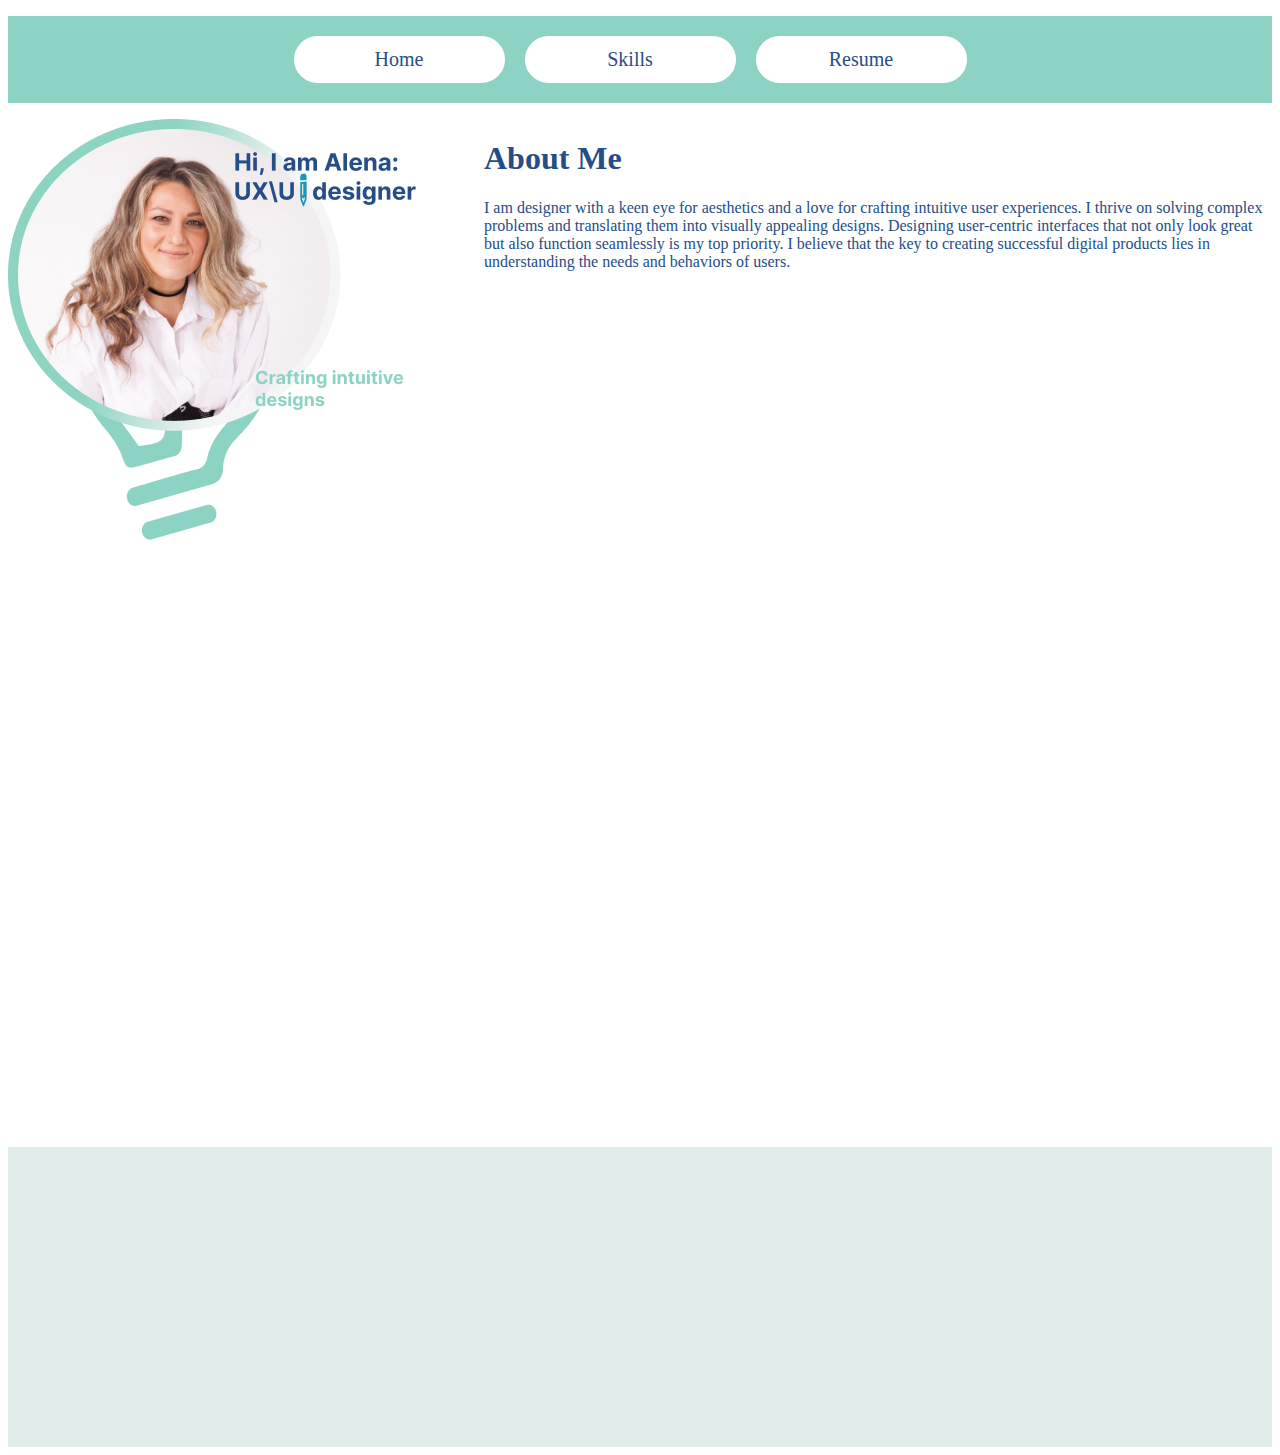
==== index.html @ ee1fe78b "updated" ====
<!DOCTYPE html>
<html lang="en">
<head>
<meta charset="UTF-8">
<meta name="viewport" content="width=device-width, initial-scale=1.0">
<title>AlenaPPortfolio</title>
<link rel="stylesheet" type="text/css" href="style.css">
</head>

<body>
    <header>
    
        <nav class="topNav">
            <ul class="ulTopnav">
                <li class="ilTopNav"><a href="#">Home</a></li>
                <li class="ilTopNav"><a href="#">Skills</a></li>
                <li class="ilTopNav"><a href="#">Resume</a></li>
            </ul>
        </nav>
    </header>
    <section class="bio">
        <div> 
        <img src='https://alleypavlova.github.io/AlenaPavlovaPortfolio/media/Biophoto.png'>
        </div>
        <div>
    <h1>About Me </h1>

    <p>I am designer with a keen eye for aesthetics and a love for crafting intuitive user experiences. 

        I thrive on solving complex problems and translating them into visually appealing designs.
        
        Designing user-centric interfaces that not only look great but also function seamlessly is my top priority. 
        
        I believe that the key to creating successful digital products lies in understanding the needs and behaviors of users.</p>
    </div>
    </section>
<div class="main">


</div>
<footer>


</footer>


</body>
</html>
---- style.css ----
a {
    text-decoration: none;
}
header {
background-color:#8DD3C3;
height: auto;
}

h1{
    color: #254D88;

}

p{
    color: #254D88;
}


.main {
background-color: white;
height: 600px;
}

footer {
background-color: #E1EDEA;
height: 300px;
}
.textHeader {
    font: size 60px;
    font-family: 'Times New Roman', Times, serif

}
.ulTopnav {
    padding: 20px 50px;
    display: flex;
    justify-content: center;
}

.ilTopNav {
    display: inline-block;
    padding: 10px;
    width: 187px;
    text-align: center;
    margin-right: 20px;
    border: solid rgb(255, 255, 255) 2px;
    border-radius: 40px;
    background-color: white;
    color: #254D88;

}

.ilTopNav a{
    text-decoration: none;
    color: #254D88;
    font-size: 20px;
    font-family: 'Times New Roman', Times, serif;

}
.bio {
    display: flex;
}
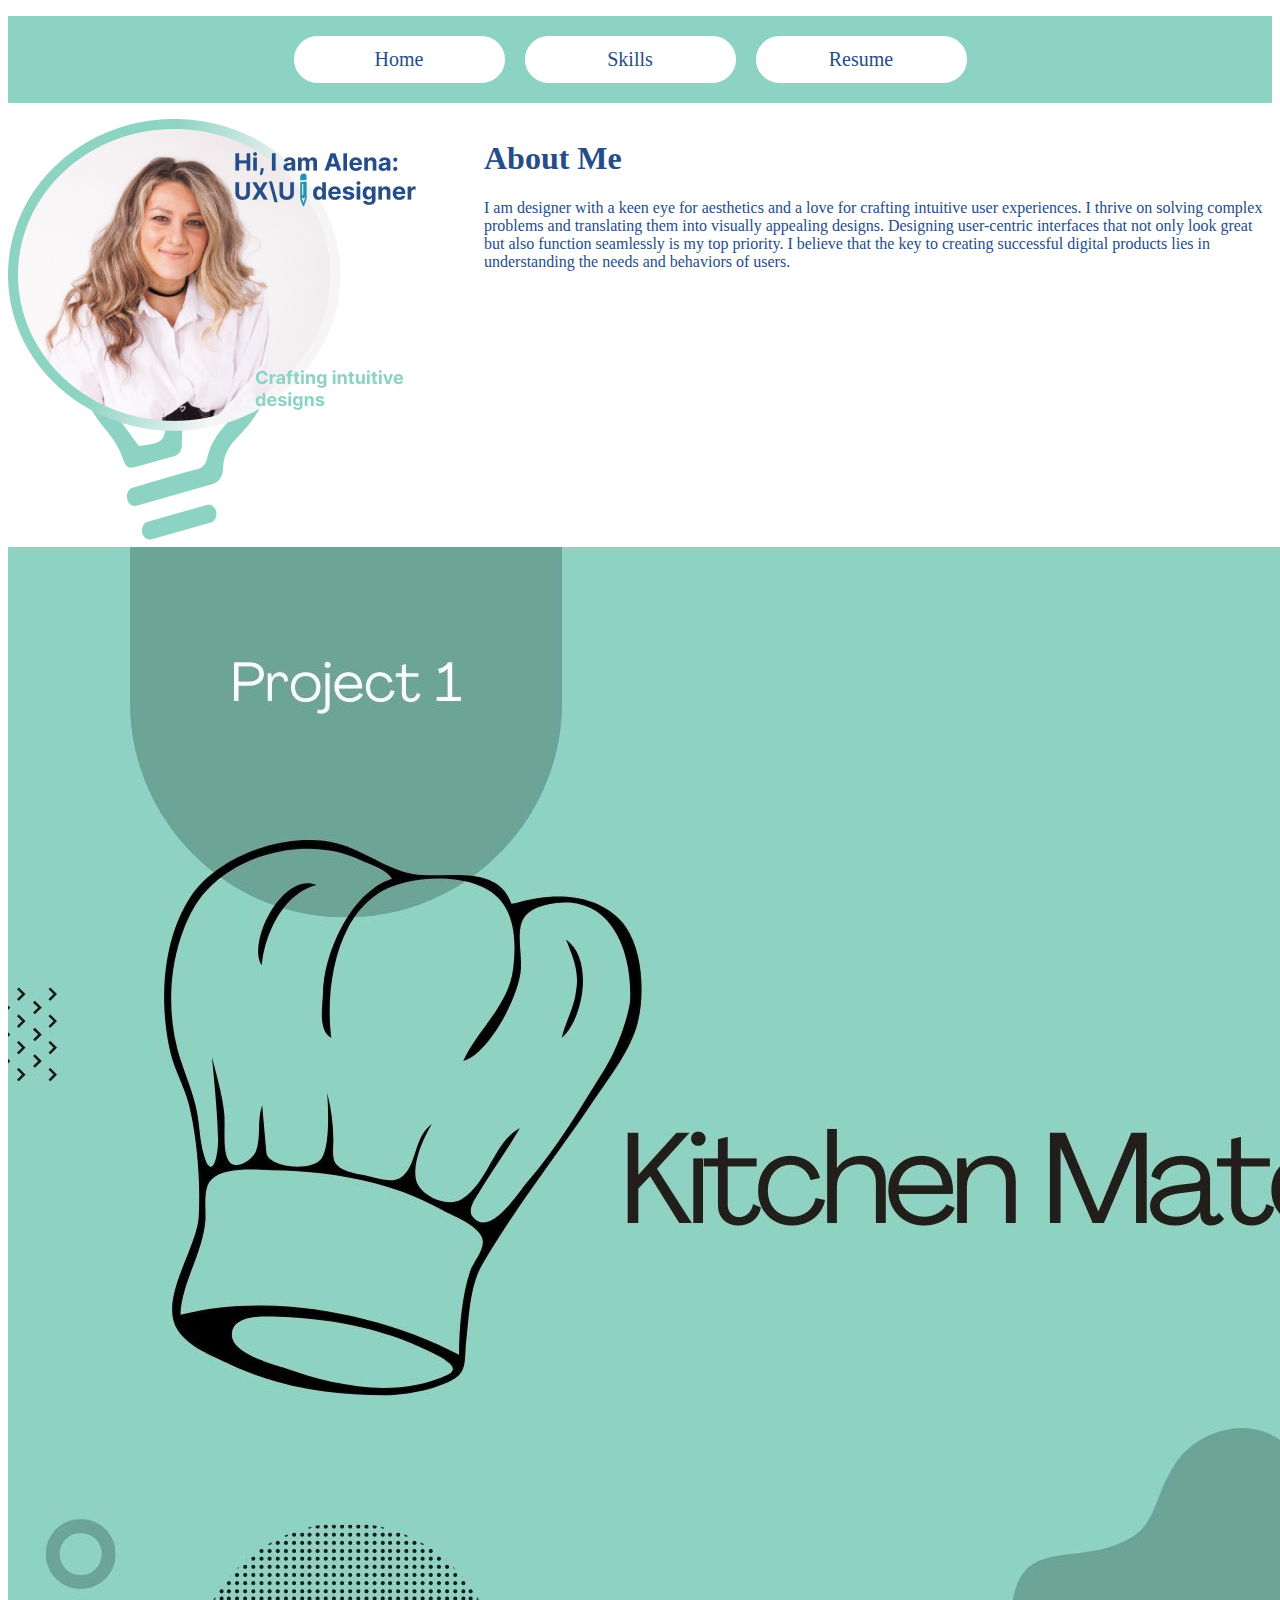
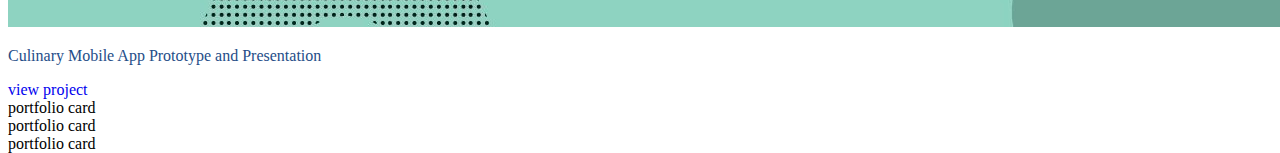
==== commit 99de1ebc: "portfolio cards" ====
--- a/index.html
+++ b/index.html
@@ -35,7 +35,35 @@
     </div>
     </section>
 <div class="main">
+    <section class="featured">
+        <div class="portfolio-card KitchenMate">
+            <img src="./media/10.jpg"/>
+            <p>Culinary Mobile App Prototype and Presentation</p>
+            <div class="container">
+                <a href="#" class="button">
+                    <div class="button__line"></div>
+                    <div class="button__line"></div>
+                    <span class="button__text">view project</span>
+                    <div class="button__drow1"></div>
+                    <div class="button__drow2"></div>
+                  </a>  
+            </div>
+        </div>
+        <div class="portfolio-card">
+            portfolio card 
+        </div>
+    
 
+    </section>
+    <section class="featured">
+        <div class="portfolio-card KitchenMate">
+            portfolio card 
+        </div>
+        <div class="portfolio-card">
+            portfolio card 
+        </div>
+
+    </section>
 
 </div>
 <footer>
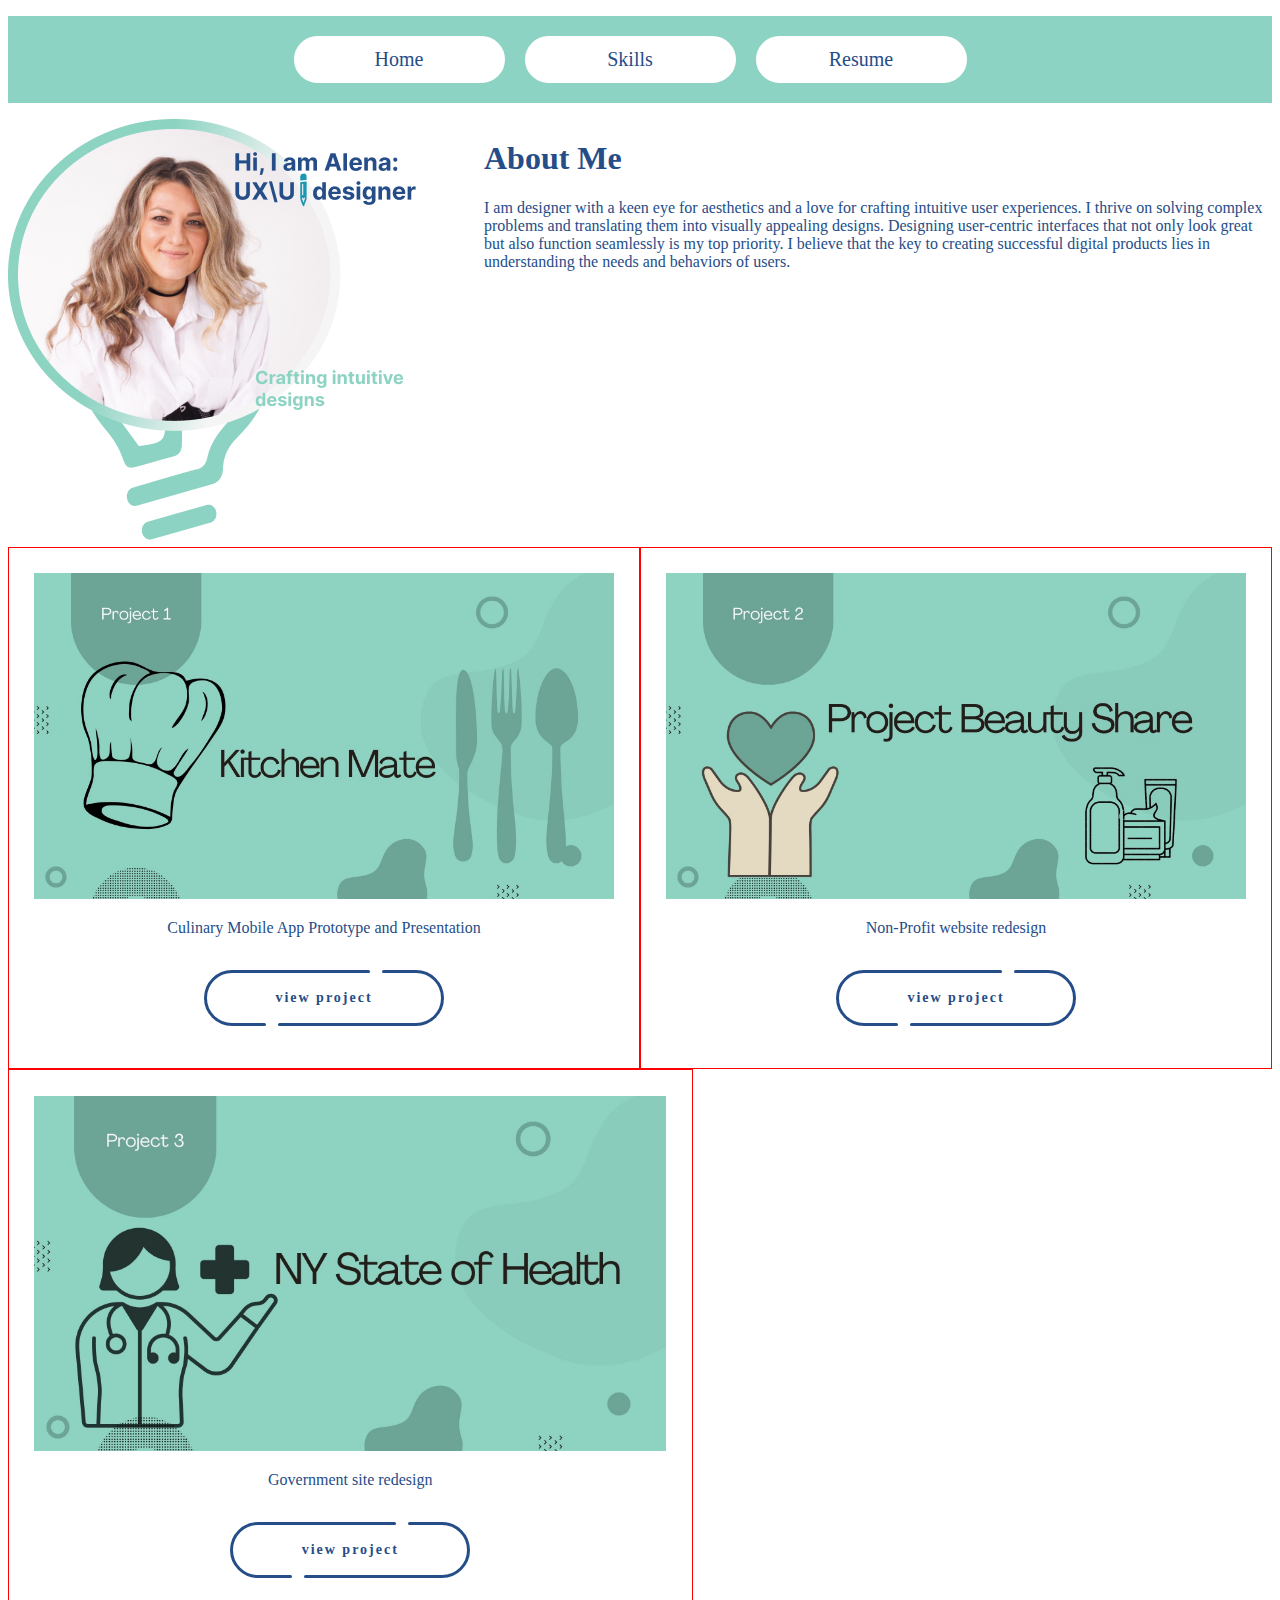
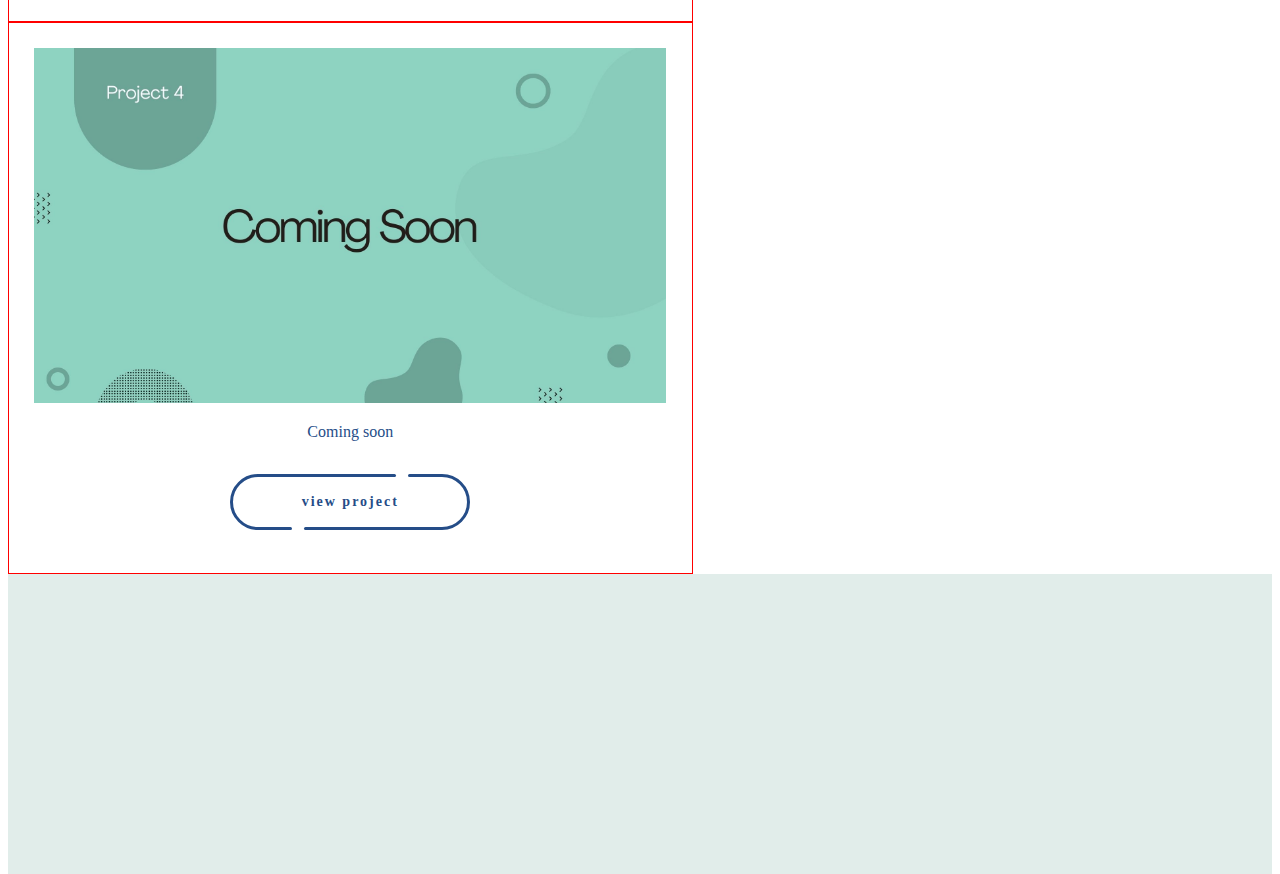
==== commit 4630d4e0: "portfolio cards update 2" ====
--- a/index.html
+++ b/index.html
@@ -48,19 +48,46 @@
                     <div class="button__drow2"></div>
                   </a>  
             </div>
+
         </div>
-        <div class="portfolio-card">
-            portfolio card 
-        </div>
-    
-
+        <div class="portfolio-card ProjectBS">
+            <img src="./media/8.jpg"/>
+            <p>Non-Profit website redesign</p>
+            <div class="container">
+                <a href="#" class="button">
+                    <div class="button__line"></div>
+                    <div class="button__line"></div>
+                    <span class="button__text">view project</span>
+                    <div class="button__drow1"></div>
+                    <div class="button__drow2"></div>
+                  </a> 
+            </div>
     </section>
     <section class="featured">
-        <div class="portfolio-card KitchenMate">
-            portfolio card 
+        <div class="portfolio-card NYSOH">
+            <img src="./media/9.jpg"/>
+            <p>Government site redesign</p>
+            <div class="container">
+                <a href="#" class="button">
+                    <div class="button__line"></div>
+                    <div class="button__line"></div>
+                    <span class="button__text">view project</span>
+                    <div class="button__drow1"></div>
+                    <div class="button__drow2"></div>
+                  </a> 
         </div>
-        <div class="portfolio-card">
-            portfolio card 
+    </section>
+        <div class="portfolio-card ComingSoon">
+            <img src="./media/11.jpg"/>
+            <p>Coming soon</p>
+            <div class="container">
+                <a href="#" class="button">
+                    <div class="button__line"></div>
+                    <div class="button__line"></div>
+                    <span class="button__text">view project</span>
+                    <div class="button__drow1"></div>
+                    <div class="button__drow2"></div>
+                  </a> 
         </div>
 
     </section>
@@ -68,9 +95,7 @@
 </div>
 <footer>
 
-
 </footer>
-
 
 </body>
 </html>--- a/style.css
+++ b/style.css
@@ -60,3 +60,259 @@
     display: flex;
 }
 
+.featured {
+    display: flex;
+}
+.portfolio-card img {
+    width: 100%;
+}
+.portfolio-card p {
+    text-align: center;
+}
+button {
+background-color: #8DD3C3;
+margin: 0 50px;
+padding: 4% 25%;
+text-align: center;
+border: none;
+border: 2px solid #8DD3C3;
+border-radius: 50%;
+}
+
+
+:root{
+    /* color type A */
+    --line_color : #254D88 ;
+    --back_color :#8DD3C3 ;
+
+    /* color type B */
+    /* --line_color : #1b1919 ;
+    --back_color : #E9ECFF  ; */
+
+    /* color type C */
+    /* --line_color : #00135C ;
+    --back_color : #DEFFFA  ; */
+}
+
+.button{
+    position : relative ;
+    z-index : 0 ;
+    width : 240px ;
+    height : 56px ;
+    text-decoration : none ;
+    font-size : 14px ; 
+    font-weight : bold ;
+    color : var(--line_color) ;
+    letter-spacing : 2px ;
+    transition : all .3s ease ;
+}
+.button__text{
+    display : flex ;
+    justify-content : center ;
+    align-items : center ;
+    width : 100% ;
+    height : 100% ;
+}
+.button::before,
+.button::after,
+.button__text::before,
+.button__text::after{
+    content : '' ;
+    position : absolute ;
+    height : 3px ;
+    border-radius : 2px ;
+    background : var(--line_color) ;
+    transition : all .5s ease ;
+}
+.button::before{
+    top : 0 ;
+    left : 54px ;
+    width : calc( 100% - 56px * 2 - 16px ) ;
+}
+.button::after{
+    top : 0 ;
+    right : 54px ;
+    width : 8px ;
+}
+.button__text::before{
+    bottom : 0 ;
+    right : 54px ;
+    width : calc( 100% - 56px * 2 - 16px ) ;
+}
+.button__text::after{
+    bottom : 0 ;
+    left : 54px ;
+    width : 8px ;
+}
+.button__line{
+    position : absolute ;
+    top : 0 ;
+    width : 56px ;
+    height : 100% ;
+    overflow : hidden ;
+}
+.button__line::before{
+    content : '' ;
+    position : absolute ;
+    top : 0 ;
+    width : 150% ;
+    height : 100% ;
+    box-sizing : border-box ;
+    border-radius : 300px ;
+    border : solid 3px var(--line_color) ;
+}
+.button__line:nth-child(1),
+.button__line:nth-child(1)::before{
+    left : 0 ;
+}
+.button__line:nth-child(2),
+.button__line:nth-child(2)::before{
+    right : 0 ;
+}
+.button:hover{
+    letter-spacing : 6px ;
+}
+.button:hover::before,
+.button:hover .button__text::before{
+    width : 8px ;
+}
+.button:hover::after,
+.button:hover .button__text::after{
+    width : calc( 100% - 56px * 2 - 16px ) ;
+}
+.button__drow1,
+.button__drow2{
+    position : absolute ;
+    z-index : -1 ;
+    border-radius : 16px ;
+    transform-origin : 16px 16px ;
+}
+.button__drow1{
+    top : -16px ;
+    left : 40px ;
+    width : 32px ;
+    height : 0;
+    transform : rotate( 30deg ) ;
+}
+.button__drow2{
+    top : 44px ;
+    left : 77px ;
+    width : 32px ;
+    height : 0 ;
+    transform : rotate(-127deg ) ;
+}
+.button__drow1::before,
+.button__drow1::after,
+.button__drow2::before,
+.button__drow2::after{
+    content : '' ;
+    position : absolute ;
+}
+.button__drow1::before{
+    bottom : 0 ;
+    left : 0 ;
+    width : 0 ;
+    height : 32px ;
+    border-radius : 16px ;
+    transform-origin : 16px 16px ;
+    transform : rotate( -60deg ) ;
+}
+.button__drow1::after{
+    top : -10px ;
+    left : 45px ;
+    width : 0 ;
+    height : 32px ;
+    border-radius : 16px ;
+    transform-origin : 16px 16px ;
+    transform : rotate( 69deg ) ;
+}
+.button__drow2::before{
+    bottom : 0 ;
+    left : 0 ;
+    width : 0 ;
+    height : 32px ;
+    border-radius : 16px ;
+    transform-origin : 16px 16px ;
+    transform : rotate( -146deg ) ;
+}
+.button__drow2::after{
+    bottom : 26px ;
+    left : -40px ;
+    width : 0 ;
+    height : 32px ;
+    border-radius : 16px ;
+    transform-origin : 16px 16px ;
+    transform : rotate( -262deg ) ;
+}
+.button__drow1,
+.button__drow1::before,
+.button__drow1::after,
+.button__drow2,
+.button__drow2::before,
+.button__drow2::after{
+    background : var( --back_color ) ;
+}
+.button:hover .button__drow1{
+    animation : drow1 ease-in .06s ;
+    animation-fill-mode : forwards ;
+}
+.button:hover .button__drow1::before{
+    animation : drow2 linear .08s .06s ;
+    animation-fill-mode : forwards ;
+}
+.button:hover .button__drow1::after{
+    animation : drow3 linear .03s .14s ;
+    animation-fill-mode : forwards ;
+}
+.button:hover .button__drow2{
+    animation : drow4 linear .06s .2s ;
+    animation-fill-mode : forwards ;
+}
+.button:hover .button__drow2::before{
+    animation : drow3 linear .03s .26s ;
+    animation-fill-mode : forwards ;
+}
+.button:hover .button__drow2::after{
+    animation : drow5 linear .06s .32s ;
+    animation-fill-mode : forwards ;
+}
+@keyframes drow1{
+    0%   { height : 0 ; }
+    100% { height : 100px ; }
+}
+@keyframes drow2{
+    0%   { width : 0 ; opacity : 0 ;}
+    10%  { opacity : 0 ;}
+    11%  { opacity : 1 ;}
+    100% { width : 120px ; }
+}
+@keyframes drow3{
+    0%   { width : 0 ; }
+    100% { width : 80px ; }
+}
+@keyframes drow4{
+    0%   { height : 0 ; }
+    100% { height : 120px ; }
+}
+@keyframes drow5{
+    0%   { width : 0 ; }
+    100% { width : 124px ; }
+}
+
+
+/* 本体には関係ないスタイル */
+.container{
+    width : 100% ;
+    height : 90px ;
+    display : flex ;
+    flex-direction : column ;
+    justify-content : center ;
+    align-items : center ;
+}
+
+.portfolio-card {
+    border: 1px solid red;
+    padding: 2%;
+    width: 50%;
+}
+
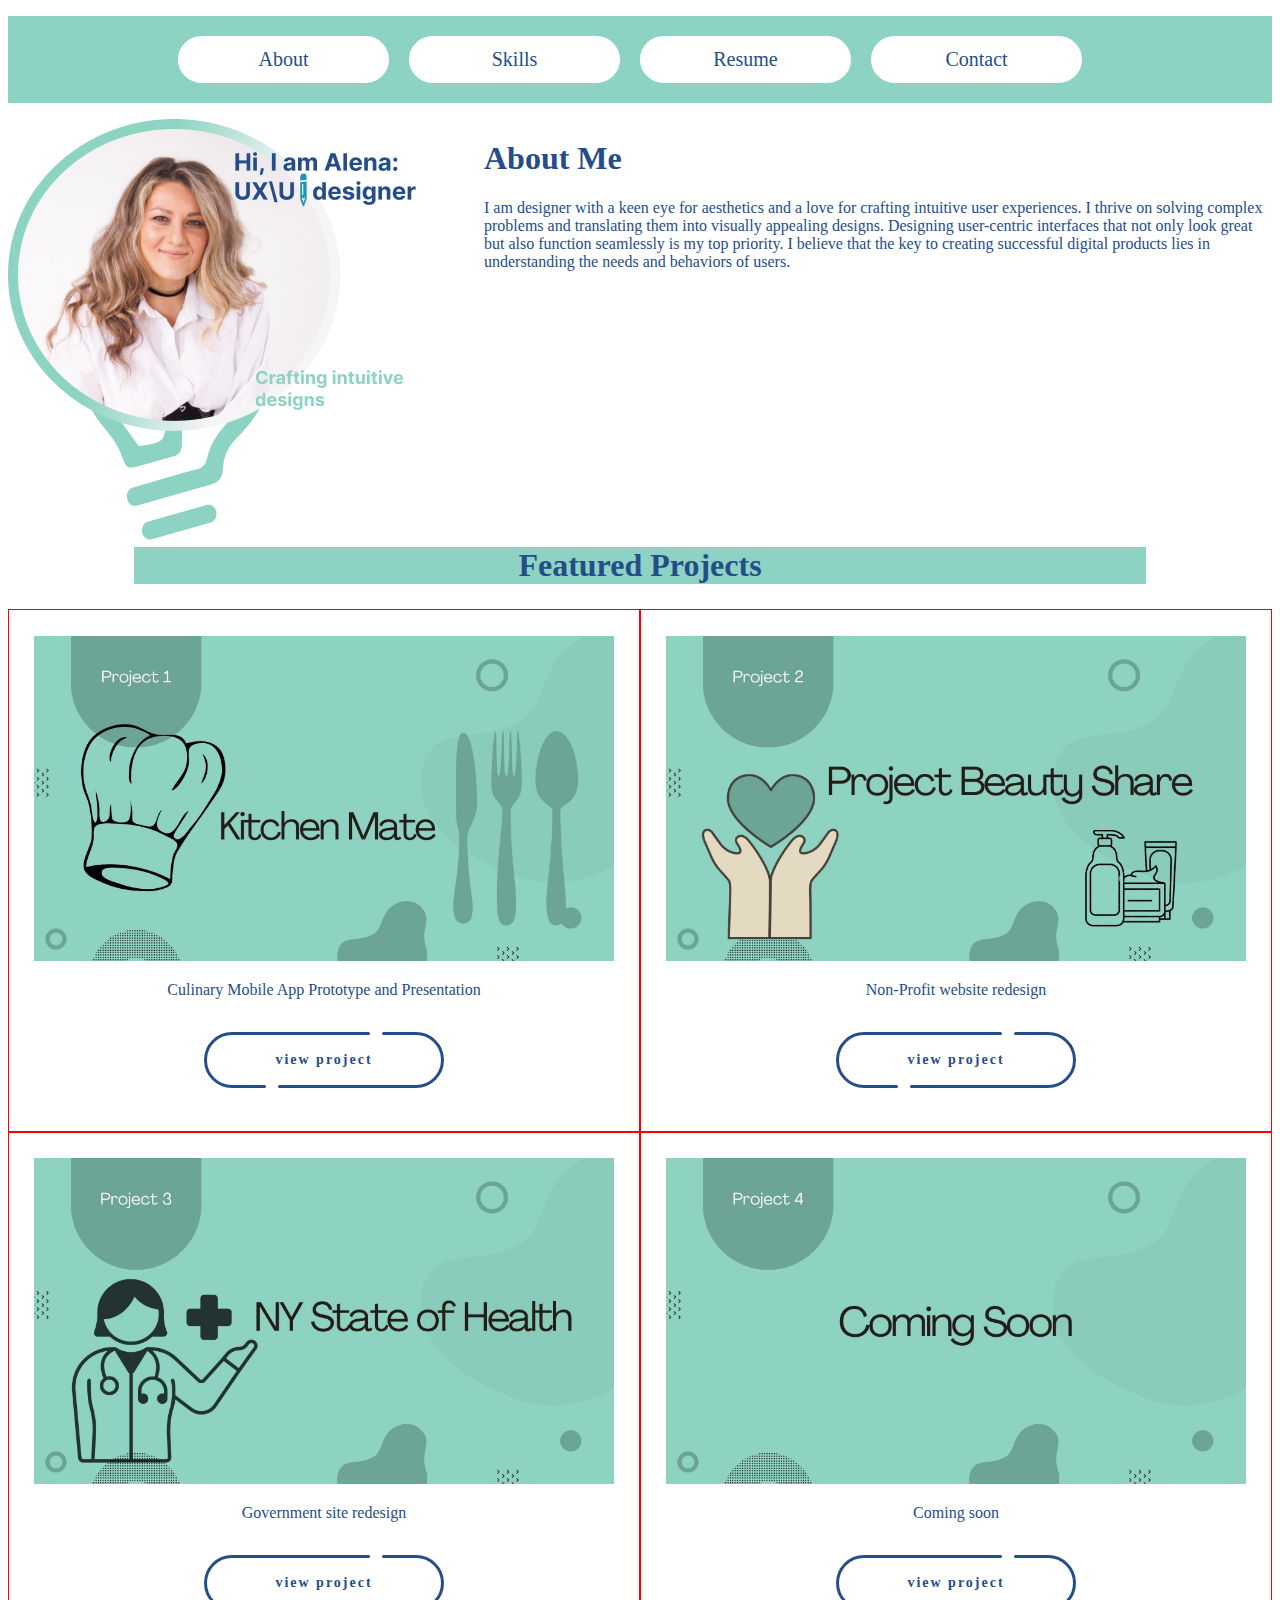
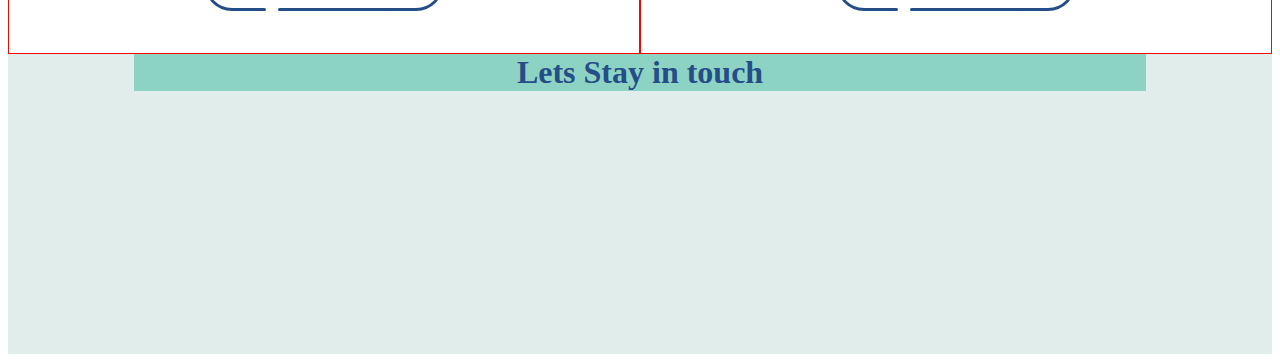
==== commit cde5f2e1: "featured project added" ====
--- a/index.html
+++ b/index.html
@@ -12,9 +12,10 @@
     
         <nav class="topNav">
             <ul class="ulTopnav">
-                <li class="ilTopNav"><a href="#">Home</a></li>
+                <li class="ilTopNav"><a href="#">About</a></li>
                 <li class="ilTopNav"><a href="#">Skills</a></li>
                 <li class="ilTopNav"><a href="#">Resume</a></li>
+                <li class="ilTopNav"><a href="#">Contact</a></li>
             </ul>
         </nav>
     </header>
@@ -33,8 +34,10 @@
         
         I believe that the key to creating successful digital products lies in understanding the needs and behaviors of users.</p>
     </div>
+
     </section>
 <div class="main">
+    <h1> Featured Projects</h1>
     <section class="featured">
         <div class="portfolio-card KitchenMate">
             <img src="./media/10.jpg"/>
@@ -75,9 +78,8 @@
                     <div class="button__drow1"></div>
                     <div class="button__drow2"></div>
                   </a> 
-        </div>
-    </section>
-        <div class="portfolio-card ComingSoon">
+        </div></div>
+         <div class="portfolio-card ComingSoon">
             <img src="./media/11.jpg"/>
             <p>Coming soon</p>
             <div class="container">
@@ -88,13 +90,16 @@
                     <div class="button__drow1"></div>
                     <div class="button__drow2"></div>
                   </a> 
-        </div>
+        </div></div>
+    </section>
+       
 
     </section>
 
 </div>
+
 <footer>
-
+    <h1> Lets Stay in touch</h1> 
 </footer>
 
 </body>
--- a/style.css
+++ b/style.css
@@ -18,8 +18,17 @@
 
 .main {
 background-color: white;
-height: 600px;
-}
+height: auto;
+}
+
+.main h1, footer h1 {
+background-color: #8DD3C3;
+text-align: center;
+padding: 0 10%;
+margin: 0 10%;
+margin-bottom: 2%;
+}
+
 
 footer {
 background-color: #E1EDEA;
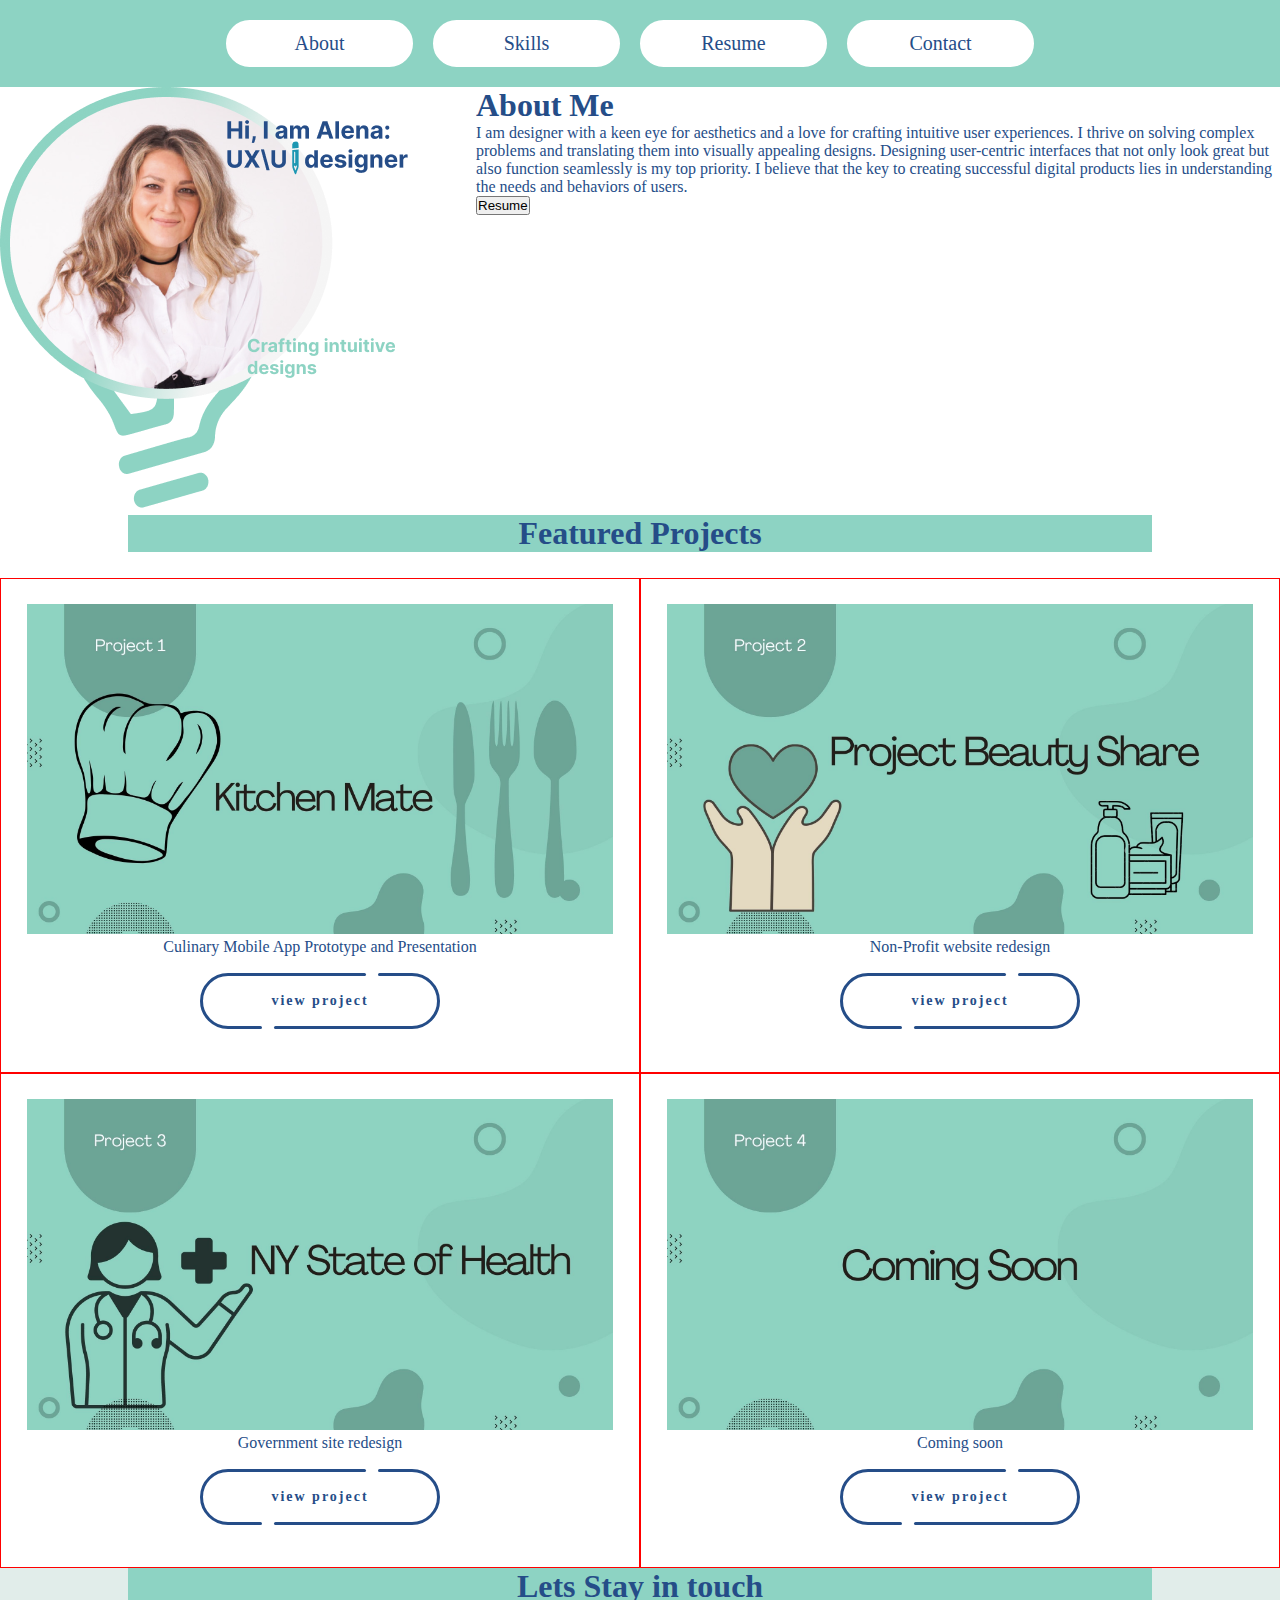
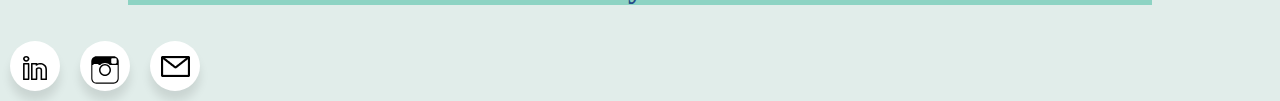
==== commit a10a9799: "java" ====
--- a/index.html
+++ b/index.html
@@ -23,6 +23,7 @@
         <div> 
         <img src='https://alleypavlova.github.io/AlenaPavlovaPortfolio/media/Biophoto.png'>
         </div>
+
         <div>
     <h1>About Me </h1>
 
@@ -33,10 +34,11 @@
         Designing user-centric interfaces that not only look great but also function seamlessly is my top priority. 
         
         I believe that the key to creating successful digital products lies in understanding the needs and behaviors of users.</p>
-    </div>
+    <button onclick="myFunction()">Resume</button>
 
+    <p id="demo"></p> </div>
     </section>
-<div class="main">
+<div class="main"> 
     <h1> Featured Projects</h1>
     <section class="featured">
         <div class="portfolio-card KitchenMate">
@@ -100,7 +102,23 @@
 
 <footer>
     <h1> Lets Stay in touch</h1> 
+    <ul class="wrapper">
+        <li class="icon linkedin">
+          <span class="tooltip">linkedin</span>
+          <span><i class="fab fa-linkedin-f"></i></span>
+          <img src="./media/Vector (2).svg"/>
+        </li>
+        <li class="icon instagram">
+          <span class="tooltip">Instagram</span>
+          <span><i class="fab fa-instagram"></i></span>
+          <img src="./media/Vector (1).svg"/>
+        </li>
+        <li class="icon Email">
+          <span class="tooltip">Email</span>
+          <span><i class="fab fa-email"></i></span>
+          <img src="./media/mail.png"/>
+        </li>
 </footer>
-
+<script type="text/javascript" src="main.js"></script>
 </body>
 </html>--- a/style.css
+++ b/style.css
@@ -32,7 +32,7 @@
 
 footer {
 background-color: #E1EDEA;
-height: 300px;
+height: auto;
 }
 .textHeader {
     font: size 60px;
@@ -78,15 +78,7 @@
 .portfolio-card p {
     text-align: center;
 }
-button {
-background-color: #8DD3C3;
-margin: 0 50px;
-padding: 4% 25%;
-text-align: center;
-border: none;
-border: 2px solid #8DD3C3;
-border-radius: 50%;
-}
+
 
 
 :root{
@@ -324,4 +316,100 @@
     padding: 2%;
     width: 50%;
 }
-
+@import url("https://fonts.googleapis.com/css2?family=Poppins&display=swap");
+
+* {
+  margin: 0;
+  padding: 0;
+  box-sizing: border-box;
+}
+
+*:focus,
+*:active {
+  outline: none !important;
+  -webkit-tap-highlight-color: transparent;
+}
+
+.wrapper {
+  display:inline-flex;
+  justify-content:space-evenly;
+  list-style: none;
+}
+
+.wrapper .icon {
+  position: relative;
+  background: #ffffff;
+  border-radius: 50%;
+  padding: 15px;
+  margin: 10px;
+  width: 50px;
+  height: 50px;
+  font-size: 18px;
+  display: flex;
+  justify-content:space-evenly;
+  align-items: center;
+  flex-direction: column;
+  box-shadow: 0 10px 10px rgba(0, 0, 0, 0.1);
+  cursor: pointer;
+  transition: all 0.2s cubic-bezier(0.68, -0.55, 0.265, 1.55);
+}
+
+.wrapper .tooltip {
+  position: absolute;
+  top: 0;
+  font-size: 14px;
+  background: #ffffff;
+  color: #ffffff;
+  padding: 5px 8px;
+  border-radius: 5px;
+  box-shadow: 0 10px 10px rgba(0, 0, 0, 0.1);
+  opacity: 0;
+  pointer-events: none;
+  transition: all 0.3s cubic-bezier(0.68, -0.55, 0.265, 1.55);
+}
+
+.wrapper .tooltip::before {
+  position: absolute;
+  content: "";
+  height: 8px;
+  width: 8px;
+  background: #ffffff;
+  bottom: -3px;
+  left: 50%;
+  transform: translate(-50%) rotate(45deg);
+  transition: all 0.3s cubic-bezier(0.68, -0.55, 0.265, 1.55);
+}
+
+.wrapper .icon:hover .tooltip {
+  top: -45px;
+  opacity: 1;
+  visibility: visible;
+  pointer-events: auto;
+}
+
+.wrapper .icon:hover span,
+.wrapper .icon:hover .tooltip {
+  text-shadow: 0px -1px 0px rgba(0, 0, 0, 0.1);
+}
+
+.wrapper .linkedin:hover,
+.wrapper .linkedin:hover .tooltip,
+.wrapper .linkedin:hover .tooltip::before {
+  background: #0076B2;
+  color: #ffffff;
+}
+
+.wrapper .instagram:hover,
+.wrapper .instagram:hover .tooltip,
+.wrapper .instagram:hover .tooltip::before {
+  background: #E4405F;
+  color: #ffffff;
+}
+
+.wrapper .Email:hover:hover,
+.wrapper .Email:hover .tooltip,
+.wrapper .Email:hover:hover .tooltip::before {
+  background: #1C97B2;
+  color: #ffffff;
+}
+
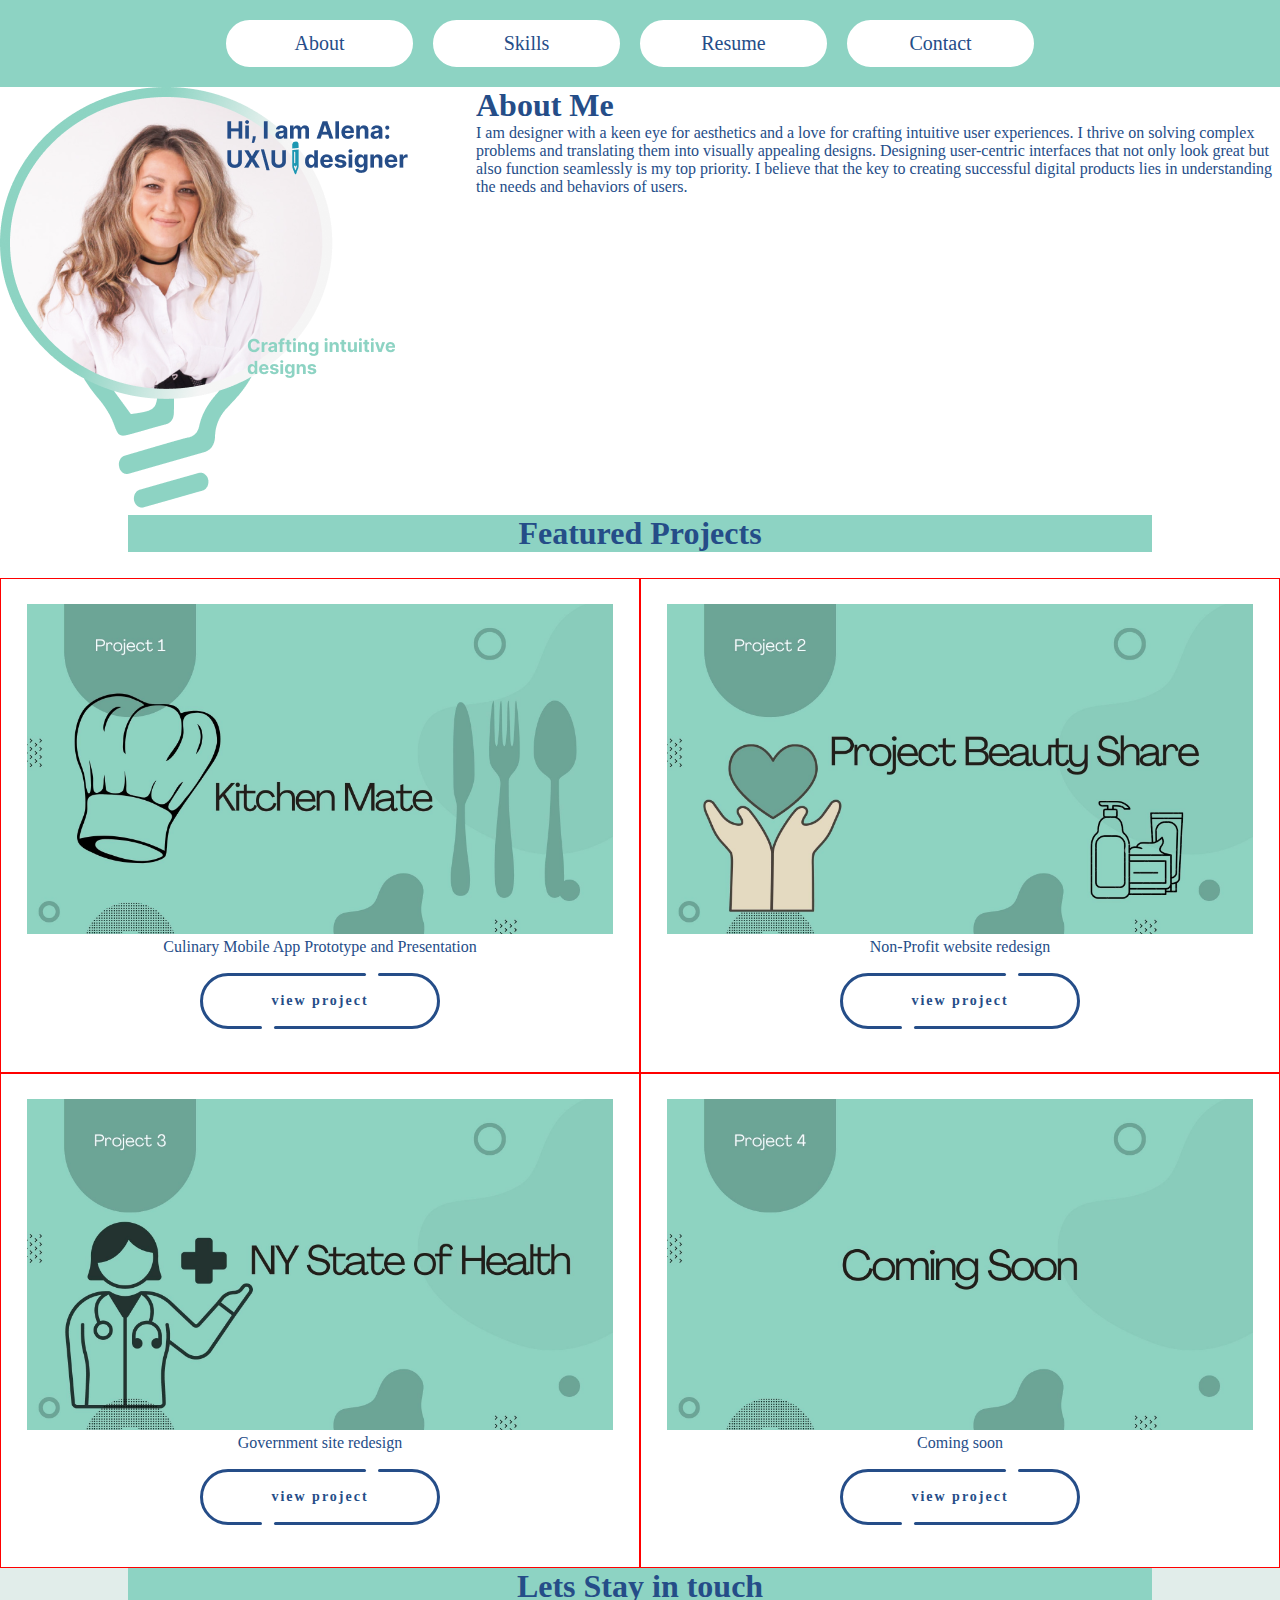
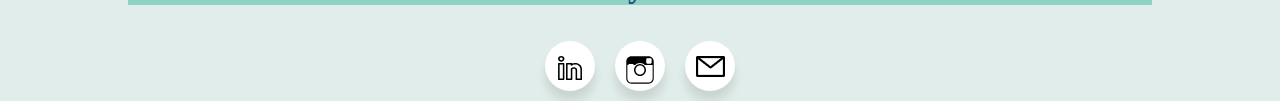
==== commit db3d81f8: "center" ====
--- a/index.html
+++ b/index.html
@@ -14,7 +14,7 @@
             <ul class="ulTopnav">
                 <li class="ilTopNav"><a href="#">About</a></li>
                 <li class="ilTopNav"><a href="#">Skills</a></li>
-                <li class="ilTopNav"><a href="#">Resume</a></li>
+                <li class="ilTopNav"><onclick="myFunction()"></button><a href="https://drive.google.com/file/d/1vkPSTJ2PhD1hkuIK9HnhJw2BKg-xDWXg/view?usp=drive_link">Resume</a></li>
                 <li class="ilTopNav"><a href="#">Contact</a></li>
             </ul>
         </nav>
@@ -34,7 +34,6 @@
         Designing user-centric interfaces that not only look great but also function seamlessly is my top priority. 
         
         I believe that the key to creating successful digital products lies in understanding the needs and behaviors of users.</p>
-    <button onclick="myFunction()">Resume</button>
 
     <p id="demo"></p> </div>
     </section>
--- a/style.css
+++ b/style.css
@@ -33,6 +33,7 @@
 footer {
 background-color: #E1EDEA;
 height: auto;
+text-align: center;
 }
 .textHeader {
     font: size 60px;
@@ -78,8 +79,6 @@
 .portfolio-card p {
     text-align: center;
 }
-
-
 
 :root{
     /* color type A */
@@ -413,3 +412,11 @@
   color: #ffffff;
 }
 
+.blue{
+    background-color: #254D88;
+    height: 500px;
+}
+.purple{
+    background-color: #1C97B2;
+    height: 500px;
+}